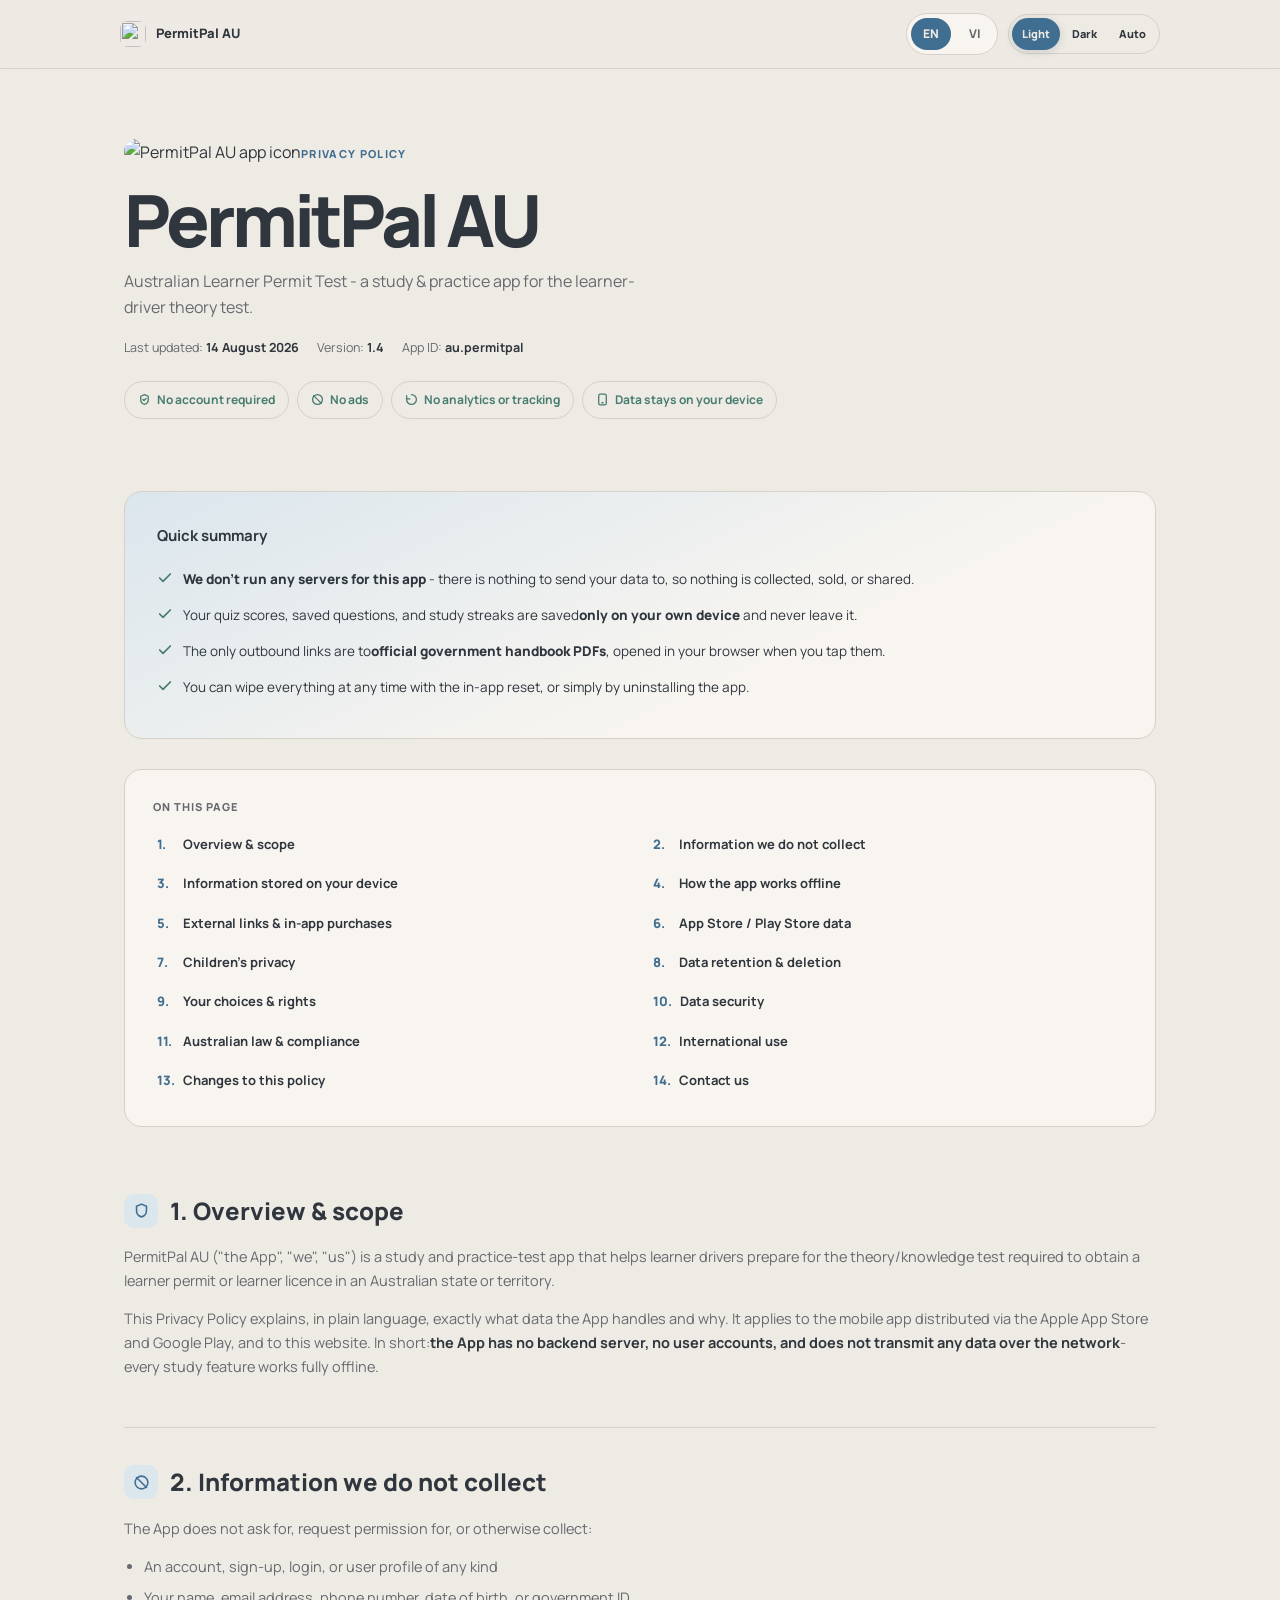
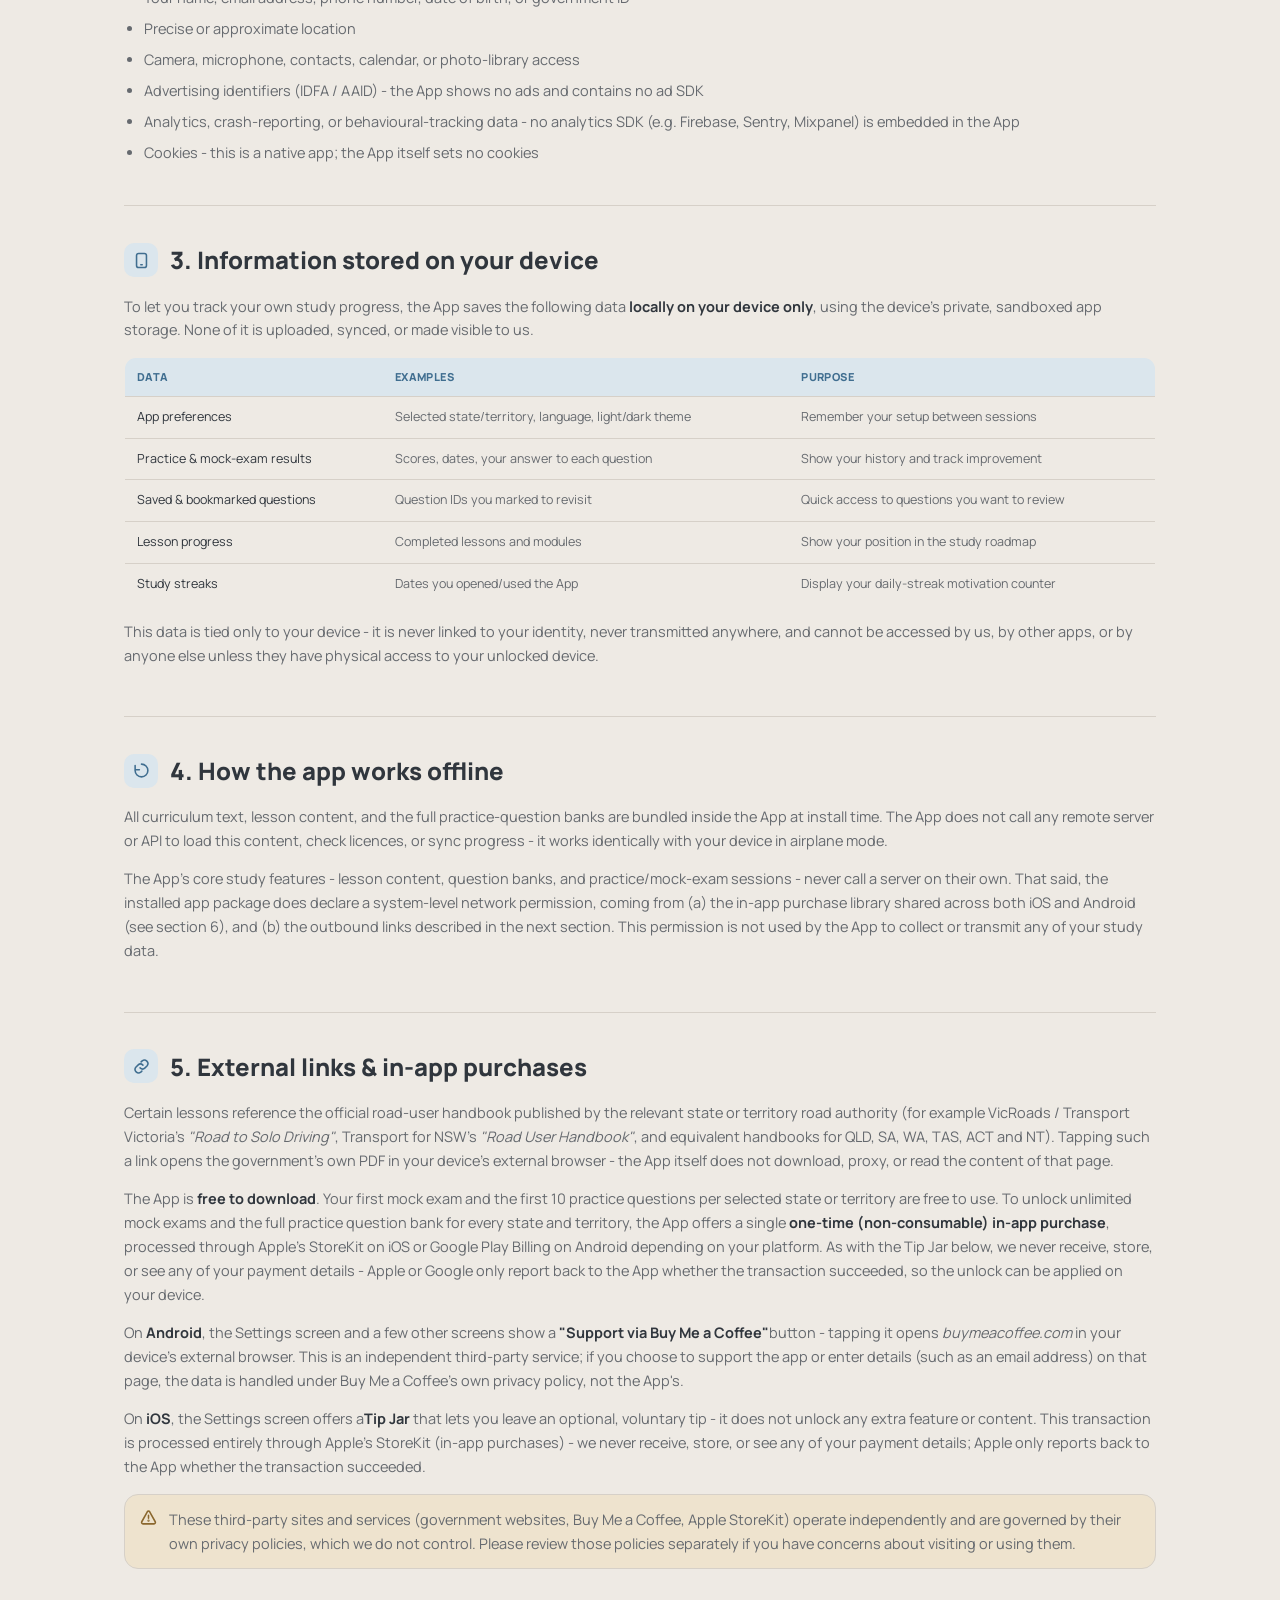
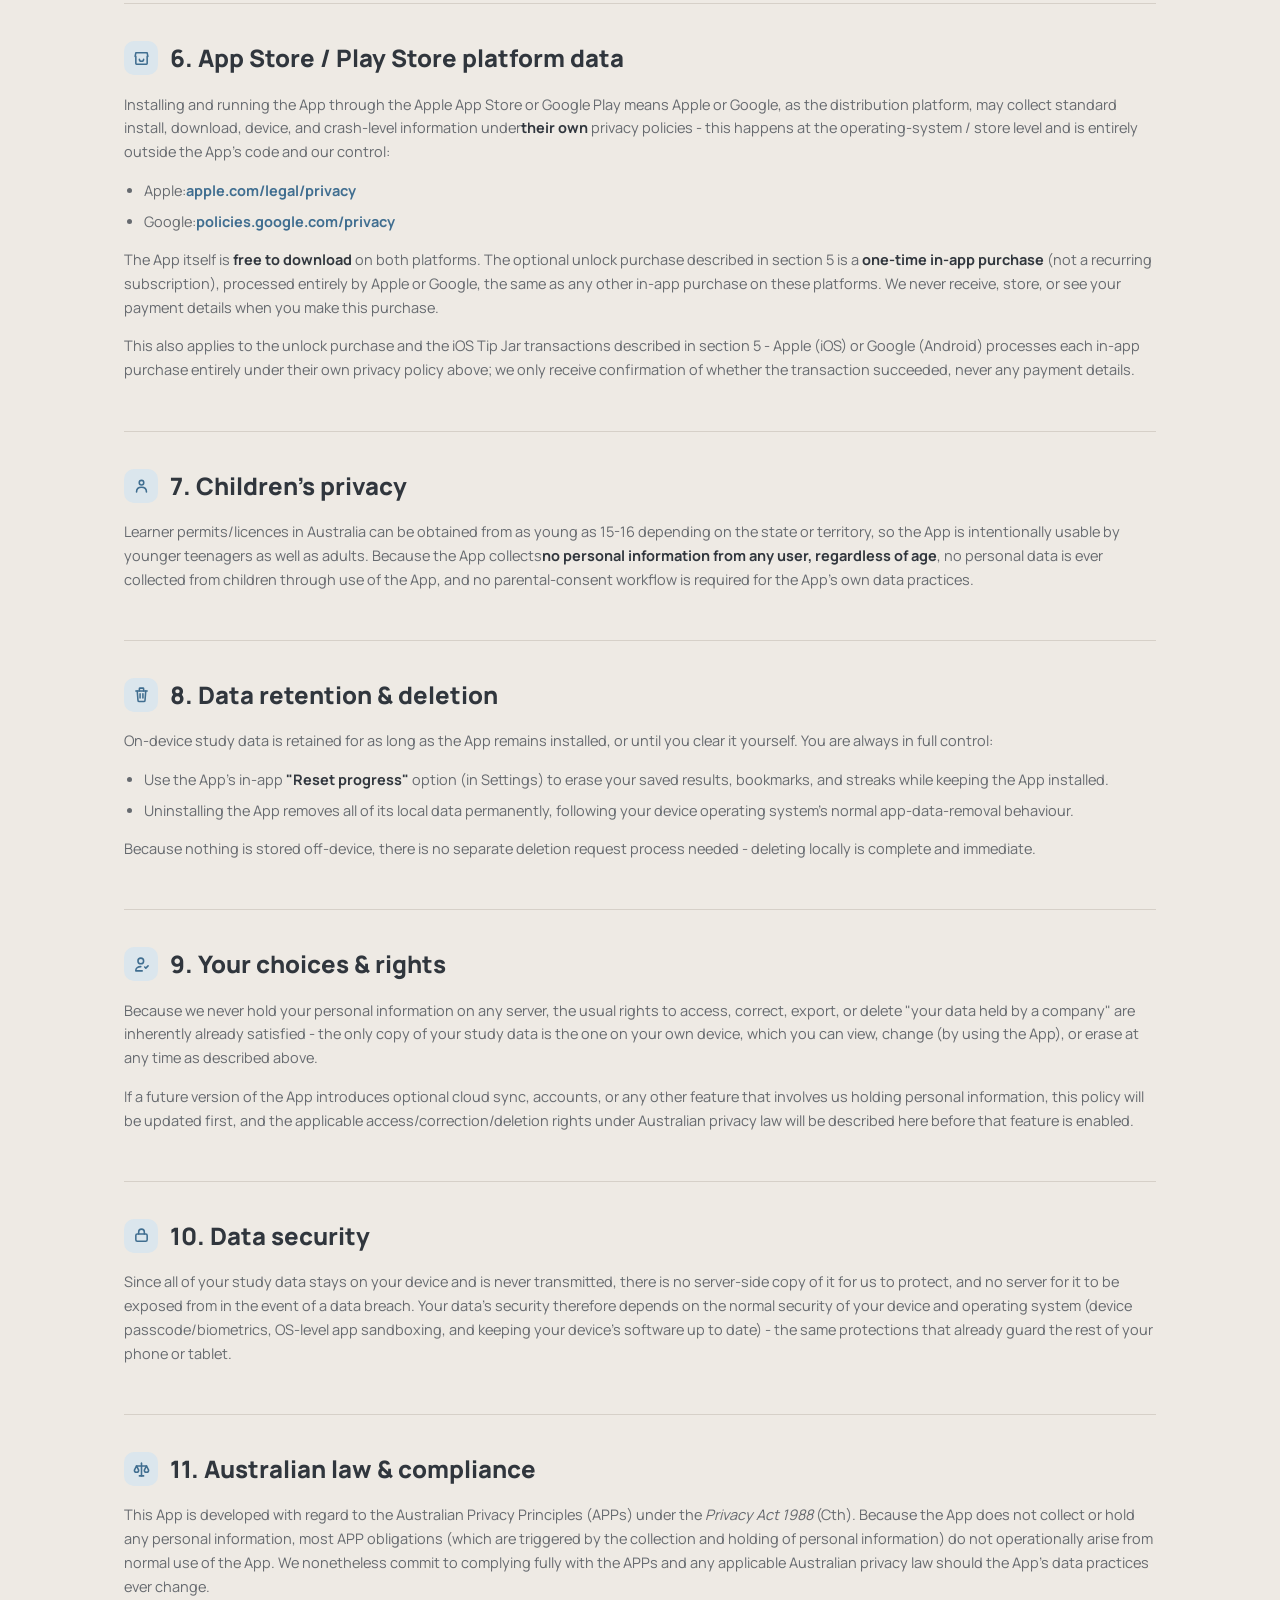
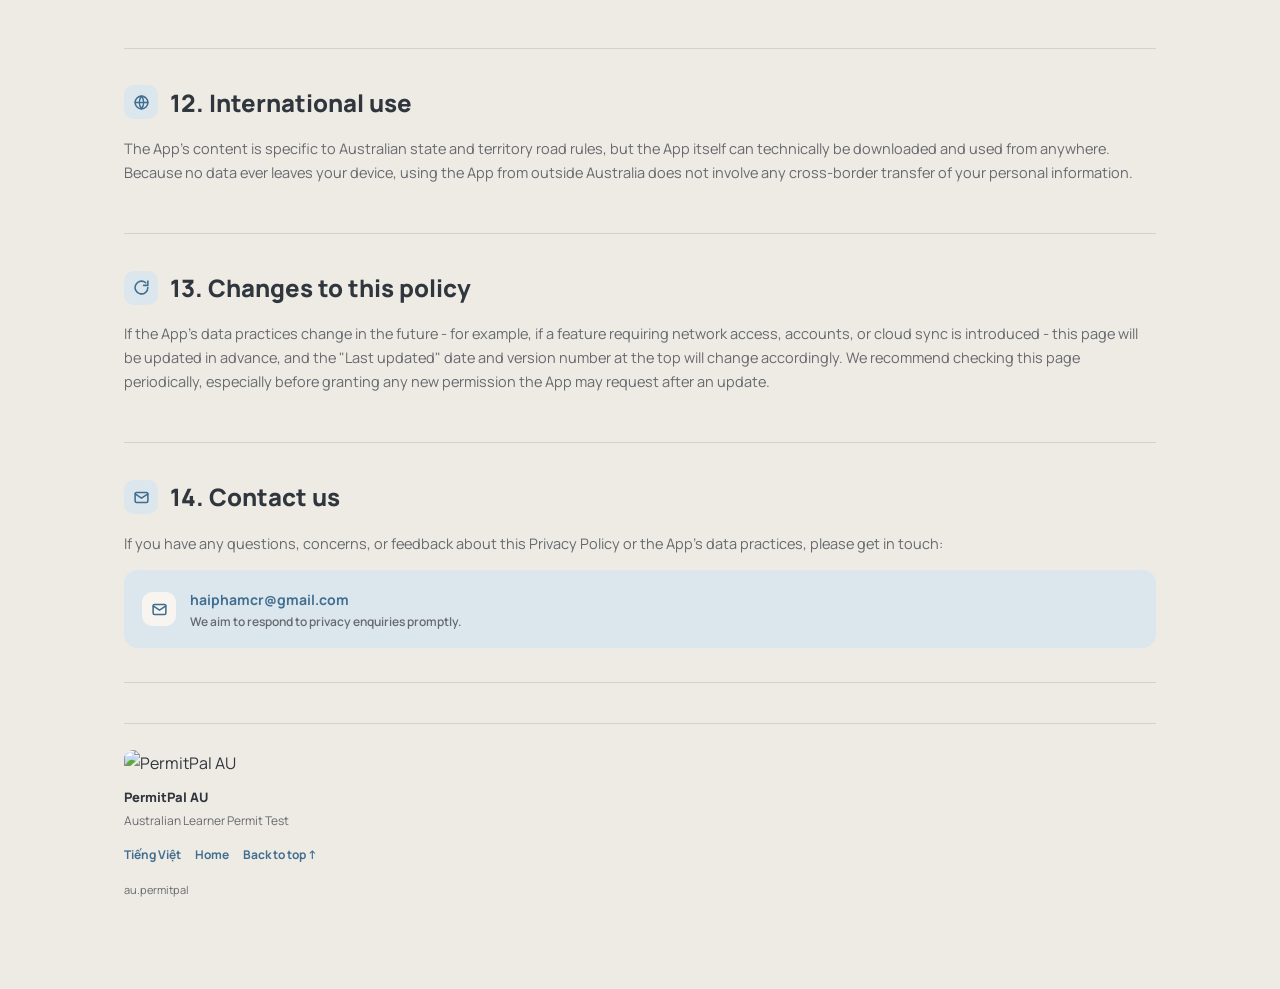
==== privacy-policy-en.html @ d07d96dd "Initial PermitPal website publish" ====
<!doctype html>
<html lang="en">
  <head>
    <meta charset="UTF-8" />
    <meta name="viewport" content="width=device-width, initial-scale=1.0" />
    <title>Privacy Policy - PermitPal AU</title>
    <link rel="icon" type="image/png" href="/assets/logo-DMLN0o9b.png" />
    <meta name="theme-color" content="#eeeae4" />
    <script>
      try {
        var t = localStorage.getItem("permitpal-theme") || "light";
        if (t !== "system") document.documentElement.dataset.theme = t;
      } catch (e) {}
    </script>
    <script type="module" crossorigin src="/assets/main-DHey0I_q.js"></script>
    <link rel="stylesheet" crossorigin href="/assets/policy-D_1yw_zd.css">
  </head>
  <body>
    <div id="root"></div>
  </body>
</html>
---- assets/policy-D_1yw_zd.css ----
:root{--bg:#f4f7fb;--surface:#fff;--ink:#10243e;--muted:#66768a;--line:#e7ecf2;--blue:#246bfd;--blue2:#eaf1ff;--mint:#118365;--mint2:#e9fbf5;--amber:#b5790a;--amber2:#fdf1dd;--red:#ef5d67;--navy:#071a2f;--shadow:0 20px 45px -20px #10243e2e}@media (prefers-color-scheme:dark){:root:not([data-theme=light]){--bg:#07111f;--surface:#101f31;--ink:#edf4fc;--muted:#91a2b7;--line:#24374c;--blue:#5b8cff;--blue2:#162d4e;--mint:#35d6a5;--mint2:#102f2c;--amber:#f5c065;--amber2:#2c2410;--red:#ff8790;--navy:#0b1827;--shadow:0 20px 45px -20px #0000008c}}:root[data-theme=dark]{--bg:#07111f;--surface:#101f31;--ink:#edf4fc;--muted:#91a2b7;--line:#24374c;--blue:#5b8cff;--blue2:#162d4e;--mint:#35d6a5;--mint2:#102f2c;--amber:#f5c065;--amber2:#2c2410;--red:#ff8790;--navy:#0b1827;--shadow:0 20px 45px -20px #0000008c}*{box-sizing:border-box}body{background:var(--bg);color:var(--ink);-webkit-font-smoothing:antialiased;margin:0;font-family:Manrope,-apple-system,BlinkMacSystemFont,Segoe UI,Roboto,Arial,sans-serif;line-height:1.65}a{color:var(--blue);font-weight:700;text-decoration:none}a:hover{text-decoration:underline}.topbar{z-index:20;-webkit-backdrop-filter:blur(10px);backdrop-filter:blur(10px);background:var(--bg);background:color-mix(in srgb, var(--bg) 82%, transparent);border-bottom:1px solid var(--line);position:sticky;top:0}.topbar-inner{justify-content:space-between;align-items:center;gap:12px;max-width:860px;margin:0 auto;padding:12px 20px;display:flex}.brand{align-items:center;gap:10px;font-size:13px;font-weight:800;display:flex}.brand img{border-radius:8px;width:26px;height:26px;display:block}.lang-switch{background:var(--surface);border:1px solid var(--line);border-radius:999px;align-items:center;gap:6px;padding:4px;display:flex}.lang-switch a,.lang-switch span{color:var(--muted);border-radius:999px;padding:6px 12px;font-size:12px;font-weight:800}.lang-switch .active{background:var(--blue);color:#fff}.lang-switch a:hover{background:var(--blue2);color:var(--blue);text-decoration:none}.wrap{max-width:860px;margin:0 auto;padding:0 20px 90px}.hero img.logo{width:84px;height:84px;box-shadow:var(--shadow);border-radius:22px;margin-bottom:18px}.eyebrow{letter-spacing:1.2px;color:var(--blue);background:var(--blue2);border-radius:999px;align-items:center;gap:6px;margin-bottom:16px;padding:7px 14px;font-size:11px;font-weight:800;display:inline-flex}h1{letter-spacing:-.02em;margin:0 0 10px;font-size:32px;font-weight:800}.subtitle{color:var(--muted);max-width:520px;margin:0 auto;font-size:15px}.meta-row{color:var(--muted);flex-wrap:wrap;justify-content:center;gap:18px;margin-top:18px;font-size:12.5px;display:flex}.meta-row strong{color:var(--ink)}.badge-row{flex-wrap:wrap;justify-content:center;gap:8px;margin-top:22px;display:flex}.badge{color:var(--mint);background:var(--mint2);border-radius:999px;align-items:center;gap:6px;padding:8px 13px;font-size:12px;font-weight:700;display:flex}.badge svg{flex:none;width:13px;height:13px}.summary{background:linear-gradient(155deg, var(--blue2), var(--surface) 65%);border:1px solid var(--line);box-shadow:var(--shadow);border-radius:22px;margin:30px 0;padding:24px 26px}.summary h2{margin:0 0 12px;font-size:15px}.summary ul{margin:0;padding-left:0;list-style:none}.summary li{color:var(--ink);align-items:flex-start;gap:10px;padding:7px 0;font-size:13.5px;display:flex}.summary li svg{width:16px;height:16px;color:var(--mint);flex:none;margin-top:2px}.summary li b{font-weight:800}nav.toc{background:var(--surface);border:1px solid var(--line);border-radius:20px;margin-bottom:30px;padding:18px 20px}nav.toc h2{letter-spacing:1px;text-transform:uppercase;color:var(--muted);margin:0 0 12px;font-size:11px;font-weight:800}nav.toc ol{grid-template-columns:1fr 1fr;gap:6px 18px;margin:0;padding:0;list-style:none;display:grid}nav.toc li a{color:var(--ink);border-radius:8px;gap:8px;padding:6px 4px;font-size:13px;font-weight:700;display:flex}nav.toc li a:hover{color:var(--blue);background:var(--blue2);text-decoration:none}nav.toc li a .n{color:var(--blue);min-width:18px;font-weight:800}@media (width<=560px){nav.toc ol{grid-template-columns:1fr}}section.card{background:var(--surface);border:1px solid var(--line);border-radius:20px;margin-bottom:16px;padding:26px 26px 24px;scroll-margin-top:84px}.card-head{align-items:center;gap:12px;margin-bottom:12px;display:flex}.icon-chip{background:var(--blue2);width:34px;height:34px;color:var(--blue);border-radius:11px;flex:none;justify-content:center;align-items:center;display:flex}.icon-chip svg{width:17px;height:17px}.card-head h2{margin:0;font-size:16px;font-weight:800}.card-head .num{color:var(--muted);font-size:11px;font-weight:800}section.card p,section.card li{color:var(--muted);font-size:13.5px}section.card ul,section.card ol{margin:10px 0 0;padding-left:20px}section.card li{margin-bottom:7px}section.card strong{color:var(--ink)}section.card p+p{margin-top:10px}.mini-table{border-collapse:collapse;border:1px solid var(--line);border-radius:14px;width:100%;margin-top:14px;font-size:12.5px;overflow:hidden}.mini-table th,.mini-table td{text-align:left;border-bottom:1px solid var(--line);vertical-align:top;padding:10px 12px}.mini-table th{background:var(--blue2);color:var(--blue);text-transform:uppercase;letter-spacing:.4px;font-size:11px;font-weight:800}.mini-table tr:last-child td{border-bottom:none}.mini-table td{color:var(--ink)}.mini-table td.muted{color:var(--muted)}.callout{background:var(--amber2);border:1px solid var(--line);border-radius:14px;align-items:flex-start;gap:12px;margin-top:14px;padding:13px 15px;display:flex}.callout svg{width:17px;height:17px;color:var(--amber);flex:none;margin-top:1px}.callout p{color:var(--ink);margin:0;font-size:12.5px}.contact-box{background:var(--blue2);border-radius:16px;align-items:center;gap:14px;margin-top:6px;padding:16px 18px;display:flex}.contact-box .icon-chip{background:var(--surface)}.contact-box a{font-size:14px}.contact-box .sub{color:var(--muted);font-size:12px;font-weight:600}footer{text-align:center;border-top:1px solid var(--line);margin-top:40px;padding-top:26px}footer img{border-radius:9px;width:30px;height:30px;margin-bottom:10px}footer .app-name{font-size:13px;font-weight:800}footer .tag{color:var(--muted);margin-top:3px;font-size:12px}footer .links{flex-wrap:wrap;justify-content:center;gap:14px;margin-top:14px;font-size:12px;display:flex}footer .copyright{color:var(--muted);margin-top:16px;font-size:11px}.back-top{color:var(--muted);align-items:center;gap:5px;margin-top:4px;font-size:11px;font-weight:700;display:inline-flex}@font-face{font-family:Manrope;src:url(/assets/Manrope-FzEoaBTQ.ttf)format("truetype");font-style:normal;font-weight:400 800;font-display:swap}:root{--bg:#eeeae4;--surface:#f8f5f0;--ink:#30363d;--muted:#666a6f;--line:#d6d0c8;--blue:#406e90;--blue2:#dbe6ed;--mint:#477d70;--mint2:#dde9e4;--amber:#8a672e;--amber2:#eee3ce;--navy:#243746;--shadow:0 18px 44px -30px #123b6961}@media (prefers-color-scheme:dark){:root:not([data-theme=light]){--bg:#202428;--surface:#2b3237;--ink:#e8e5df;--muted:#b6b1aa;--line:#424a50;--blue:#91b6d0;--blue2:#344957;--mint:#86b6aa;--mint2:#314740;--amber:#d5b67d;--amber2:#493f2d;--navy:#171d21}}body{background:var(--bg)}.topbar{-webkit-backdrop-filter:blur(18px)saturate(140%);backdrop-filter:blur(18px)saturate(140%)}.topbar-inner{max-width:1080px;min-height:68px}.brand{color:var(--ink);text-decoration:none}.wrap{max-width:1080px;padding-inline:24px}.hero{text-align:left;padding:70px 0 42px}.hero img.logo{border-radius:18px;width:72px;height:72px}.hero .eyebrow{letter-spacing:.12em;background:0 0;padding:0}h1{letter-spacing:-.055em;font-size:clamp(42px,6vw,72px);line-height:1.03}.subtitle{margin-inline:0;font-size:16px}.meta-row,.badge-row{justify-content:flex-start}.badge{border:1px solid var(--line);background:0 0}.summary{box-shadow:none;border-radius:18px;padding:32px}nav.toc{border-radius:18px;padding:28px}section.card{background:0 0;border-width:0 0 1px;border-radius:0;margin:0;padding:34px 0}.icon-chip{border-radius:10px}.card-head h2{font-size:clamp(18px,2.2vw,24px)}section.card p,section.card li{font-size:14.5px}.mini-table{border-radius:12px}.contact-box,.callout{border-radius:14px}footer{text-align:left}footer .links{justify-content:flex-start}@media (width<=620px){.wrap{padding-inline:18px}.hero{padding-top:42px}.summary,nav.toc{padding:22px 18px}.mini-table{display:block;overflow-x:auto}}:root[data-theme=light]{--lightningcss-light:initial;--lightningcss-dark: ;color-scheme:light;--bg:#eeeae4;--surface:#f8f5f0;--ink:#30363d;--muted:#666a6f;--line:#d6d0c8;--blue:#406e90;--blue2:#dbe6ed;--mint:#477d70;--mint2:#dde9e4;--amber:#8a672e;--amber2:#eee3ce;--navy:#243746}:root[data-theme=dark]{--lightningcss-light: ;--lightningcss-dark:initial;color-scheme:dark;--bg:#202428;--surface:#2b3237;--ink:#e8e5df;--muted:#b6b1aa;--line:#424a50;--blue:#91b6d0;--blue2:#344957;--mint:#86b6aa;--mint2:#314740;--amber:#d5b67d;--amber2:#493f2d;--navy:#171d21}.topbar-controls{align-items:center;gap:10px;display:flex}.theme-switch{border:1px solid var(--line);background:var(--bg-alt,var(--bg));border-radius:999px;align-items:center;gap:2px;padding:3px;display:inline-flex}.theme-option{min-height:32px;color:var(--ink);font:inherit;cursor:pointer;background:0 0;border:0;border-radius:999px;padding:0 10px;font-size:11px;font-weight:800;transition:background-color .2s,color .2s,transform .15s}.theme-option:hover{background:var(--surface)}.theme-option[aria-pressed=true]{background:var(--blue);color:var(--bg);box-shadow:0 2px 8px color-mix(in srgb, var(--navy) 16%, transparent)}.theme-option:active{transform:scale(.96)}.theme-option:focus-visible{outline:3px solid var(--blue2);outline-offset:1px}.theme-short{display:none}.lang-switch .active{color:var(--bg)}@media (width<=520px){.topbar-controls{gap:6px}.theme-full{display:none}.theme-short{display:inline}.theme-option{min-width:30px;padding-inline:7px}}@media (width<=760px){.topbar-inner{min-height:60px;padding:9px 18px}.wrap{padding-inline:18px;padding-bottom:64px}.hero{padding:48px 0 32px}h1{font-size:clamp(36px,9vw,52px)}.meta-row{gap:8px 16px}.summary{margin:24px 0}nav.toc{margin-bottom:20px}section.card{padding-block:28px}}@media (width<=560px){.topbar-inner,.wrap{padding-inline:16px}.brand{white-space:nowrap;gap:7px;font-size:12px}.brand img{width:25px;height:25px}.topbar-controls{gap:5px}.lang-switch{gap:2px}.lang-switch a,.lang-switch span{padding:5px 8px;font-size:10.5px}.hero{padding:38px 0 26px}.hero img.logo{width:62px;height:62px}h1{font-size:clamp(32px,10vw,40px)}.subtitle{font-size:14px}.meta-row{justify-content:flex-start;font-size:11.5px}.badge-row{justify-content:flex-start}.summary,nav.toc{border-radius:14px;padding:20px 16px}.summary li{font-size:13px}nav.toc li a{padding-block:7px}section.card{padding:24px 0}.card-head{align-items:flex-start}.card-head h2{font-size:18px;line-height:1.35}section.card p,section.card li{font-size:13.5px}.callout{padding:12px}.contact-box{overflow-wrap:anywhere;align-items:flex-start;padding:14px}.mini-table{white-space:normal;overscroll-behavior-inline:contain}footer{margin-top:28px;padding-top:22px}footer .links{justify-content:flex-start;gap:10px 16px}}@media (width<=380px){.topbar-inner{padding-inline:12px}.theme-option{min-width:27px;padding-inline:5px}.lang-switch a,.lang-switch span{padding-inline:7px}h1{font-size:31px}}
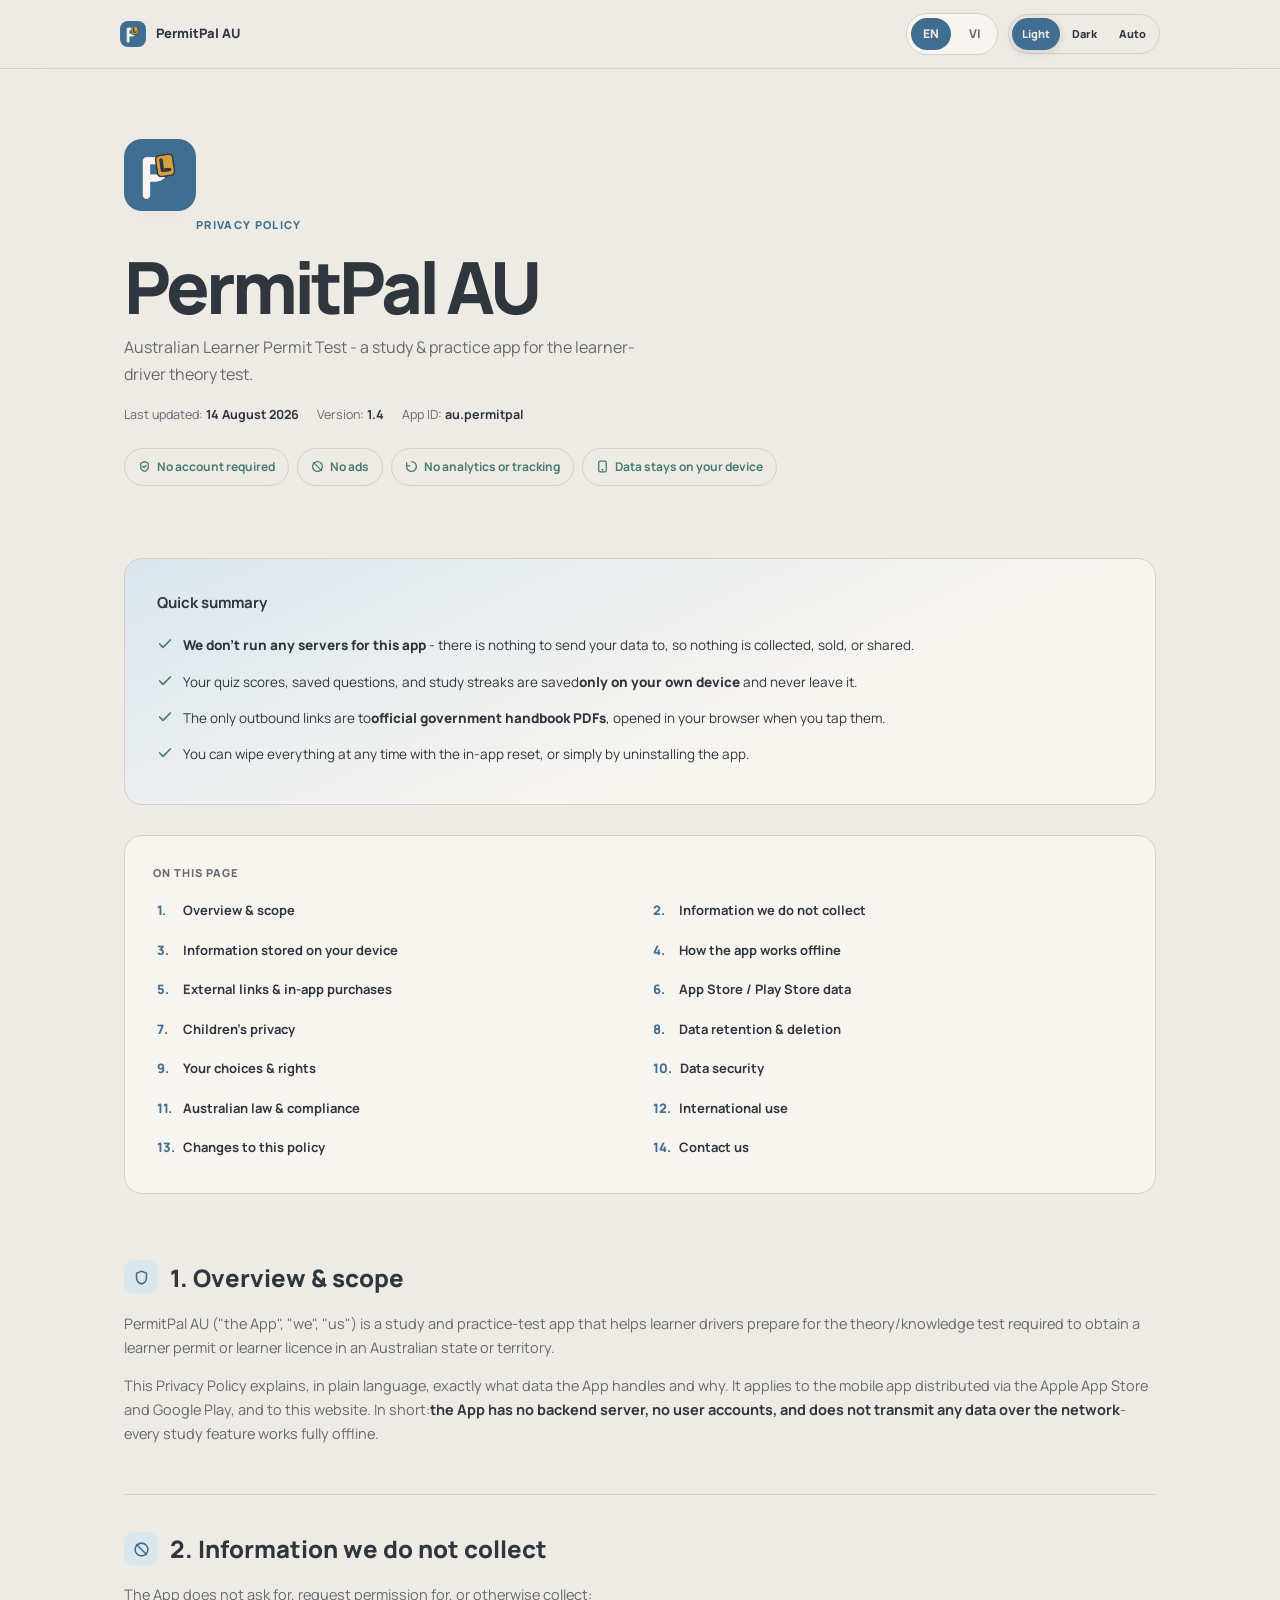
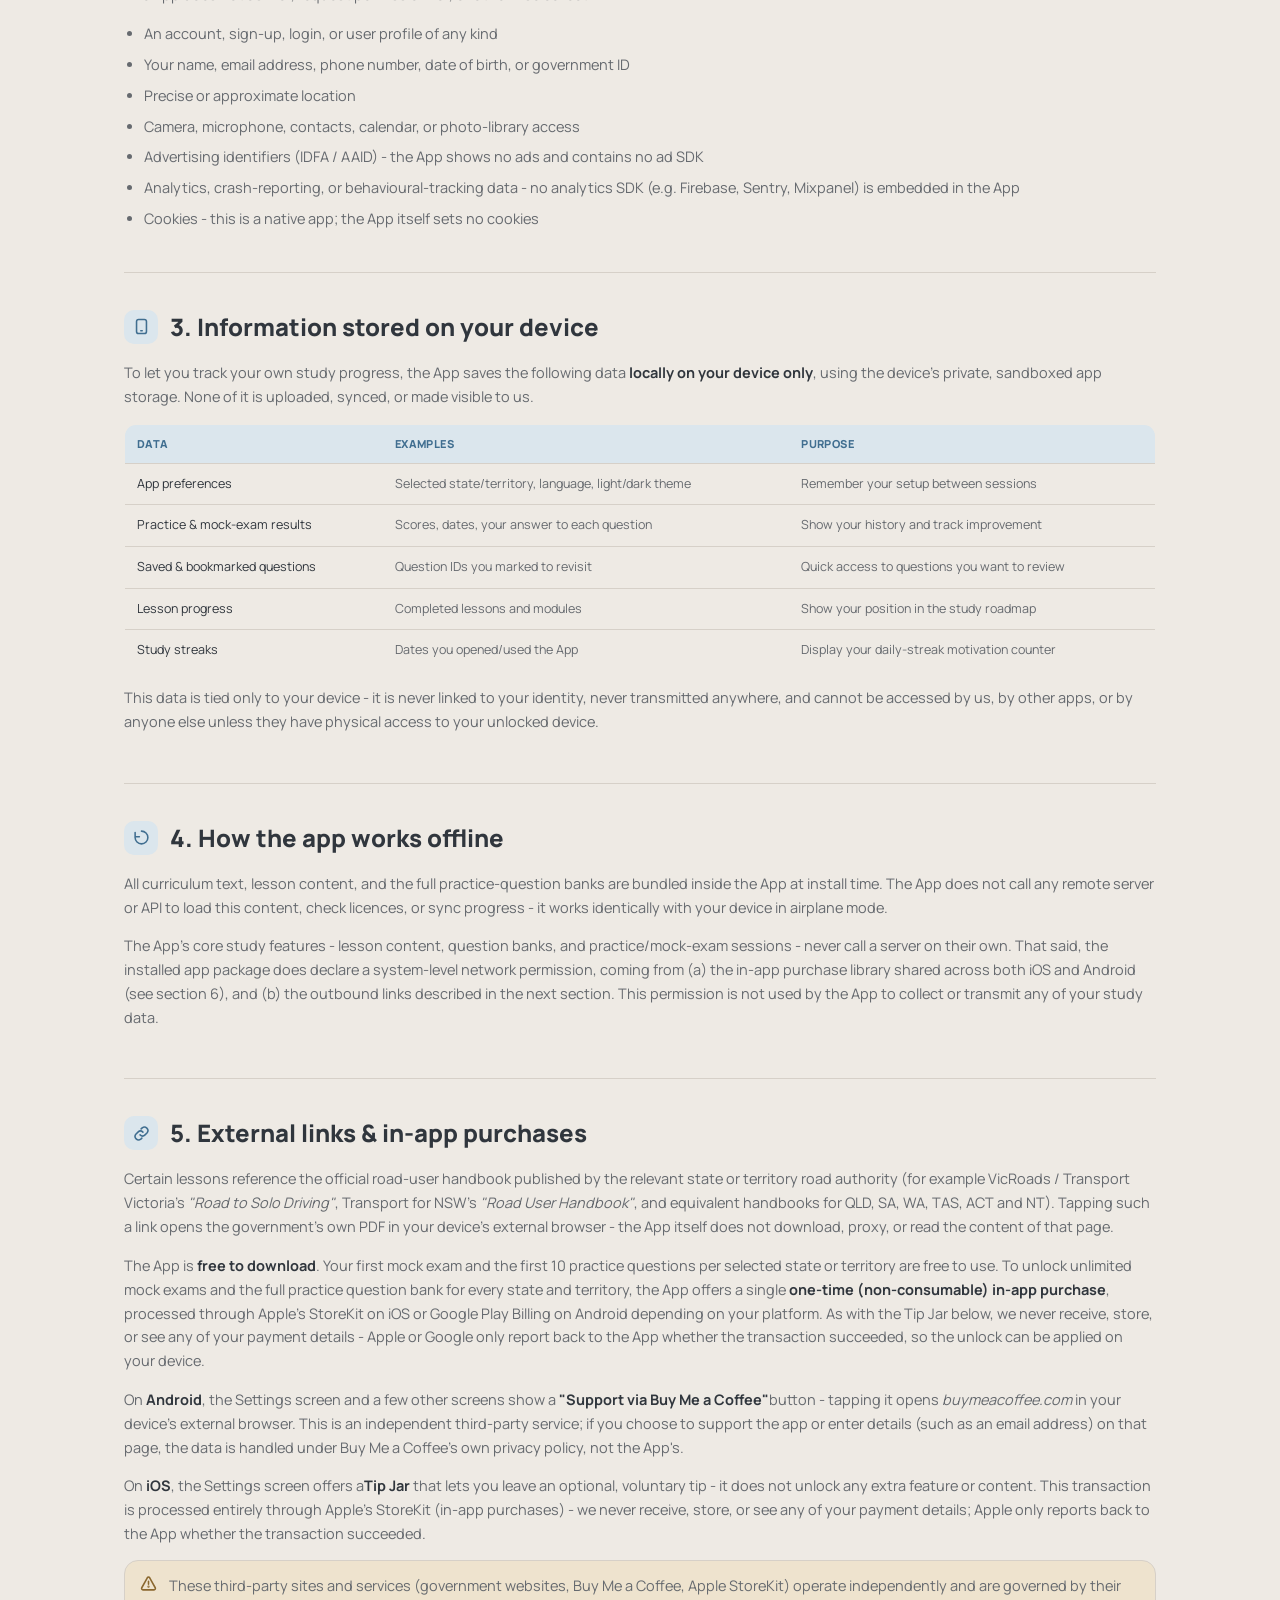
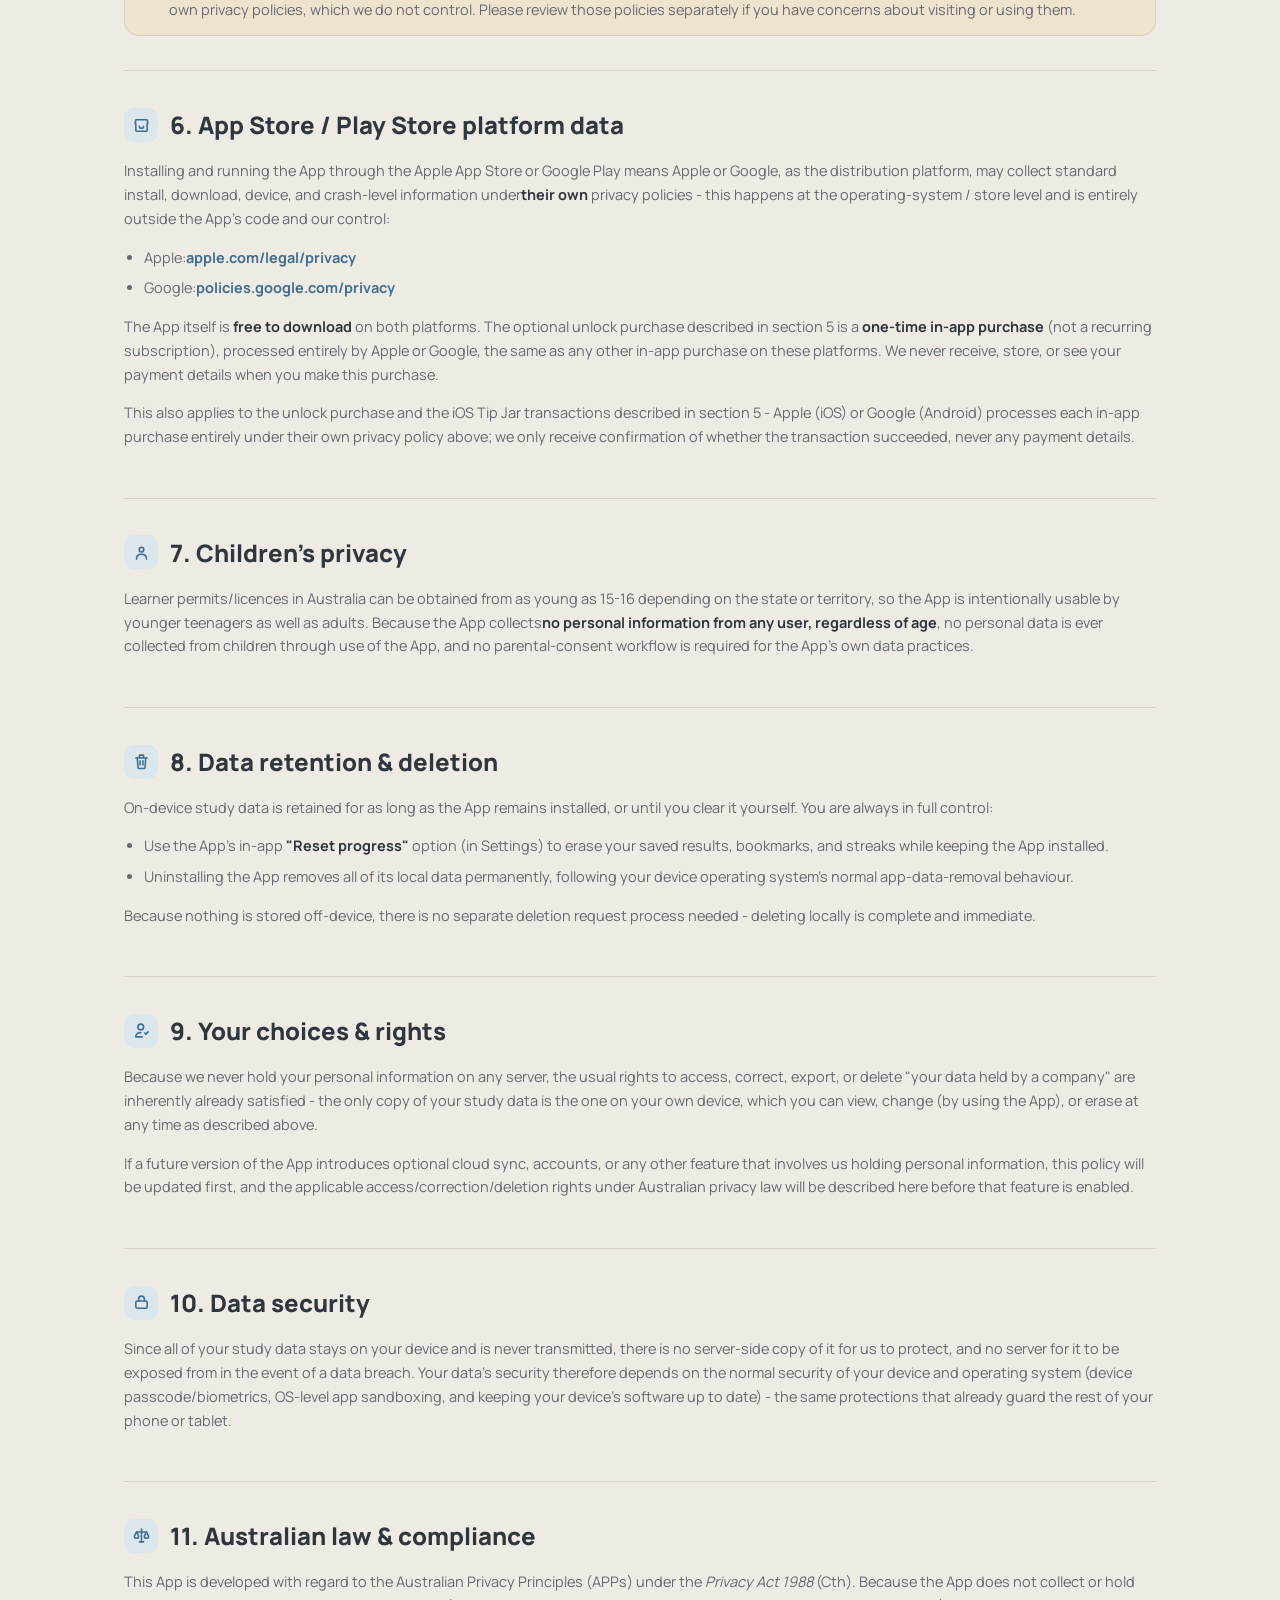
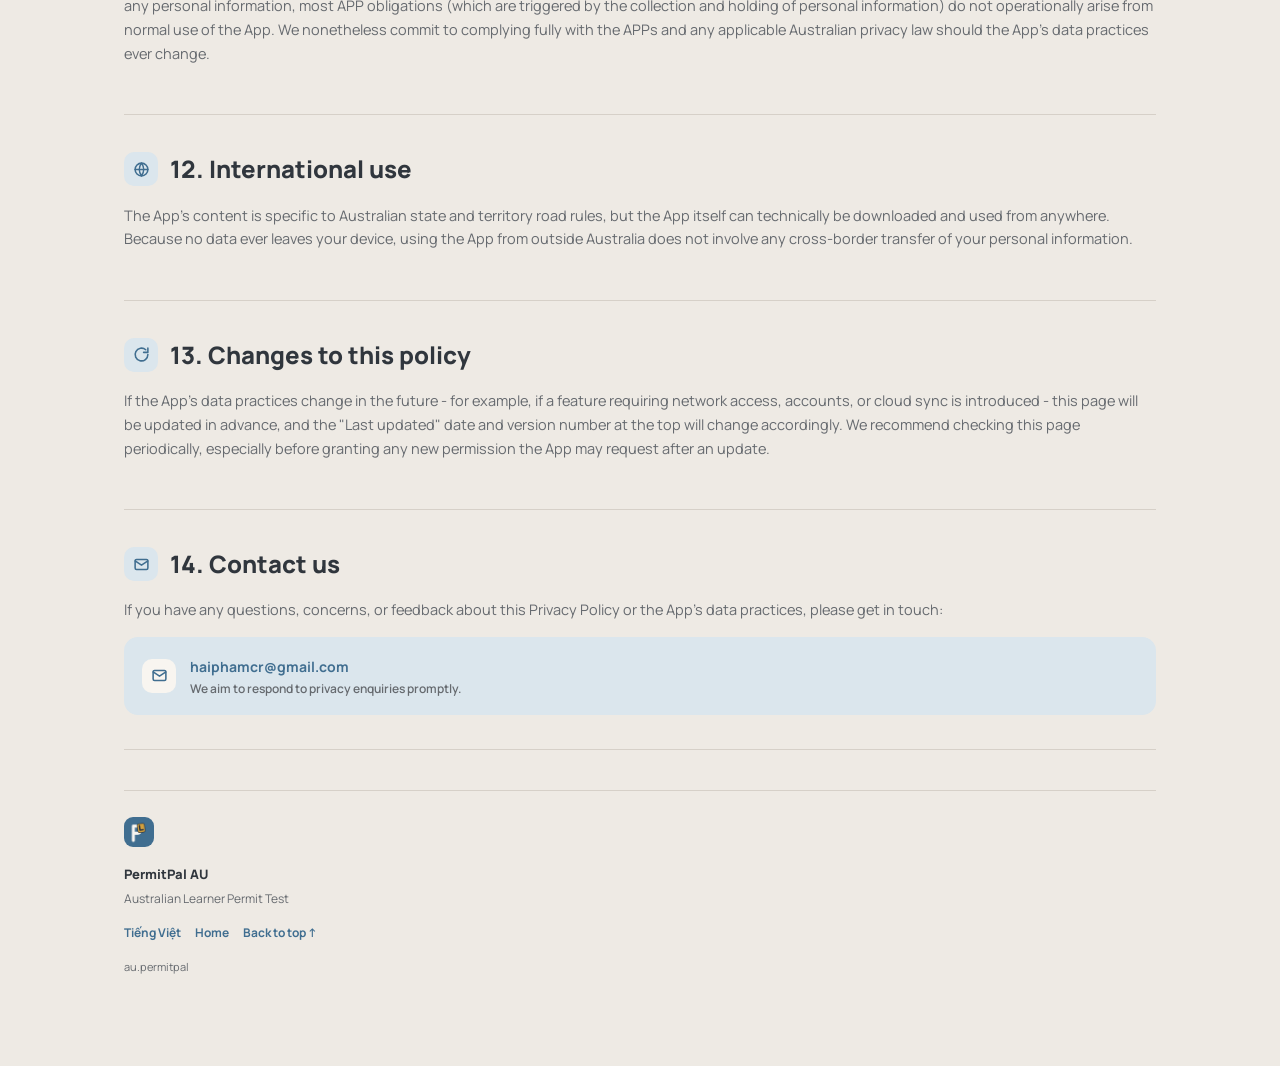
==== commit c559f7ce: "Publish website from private source" ====
--- a/privacy-policy-en.html
+++ b/privacy-policy-en.html
@@ -4,7 +4,8 @@
     <meta charset="UTF-8" />
     <meta name="viewport" content="width=device-width, initial-scale=1.0" />
     <title>Privacy Policy - PermitPal AU</title>
-    <link rel="icon" type="image/png" href="/assets/logo-DMLN0o9b.png" />
+    <link rel="icon" type="image/png" sizes="32x32" href="/assets/favicon-32-7gtIOHCT.png" />
+    <link rel="apple-touch-icon" sizes="180x180" href="/assets/apple-touch-icon-DotVtr8G.png" />
     <meta name="theme-color" content="#eeeae4" />
     <script>
       try {
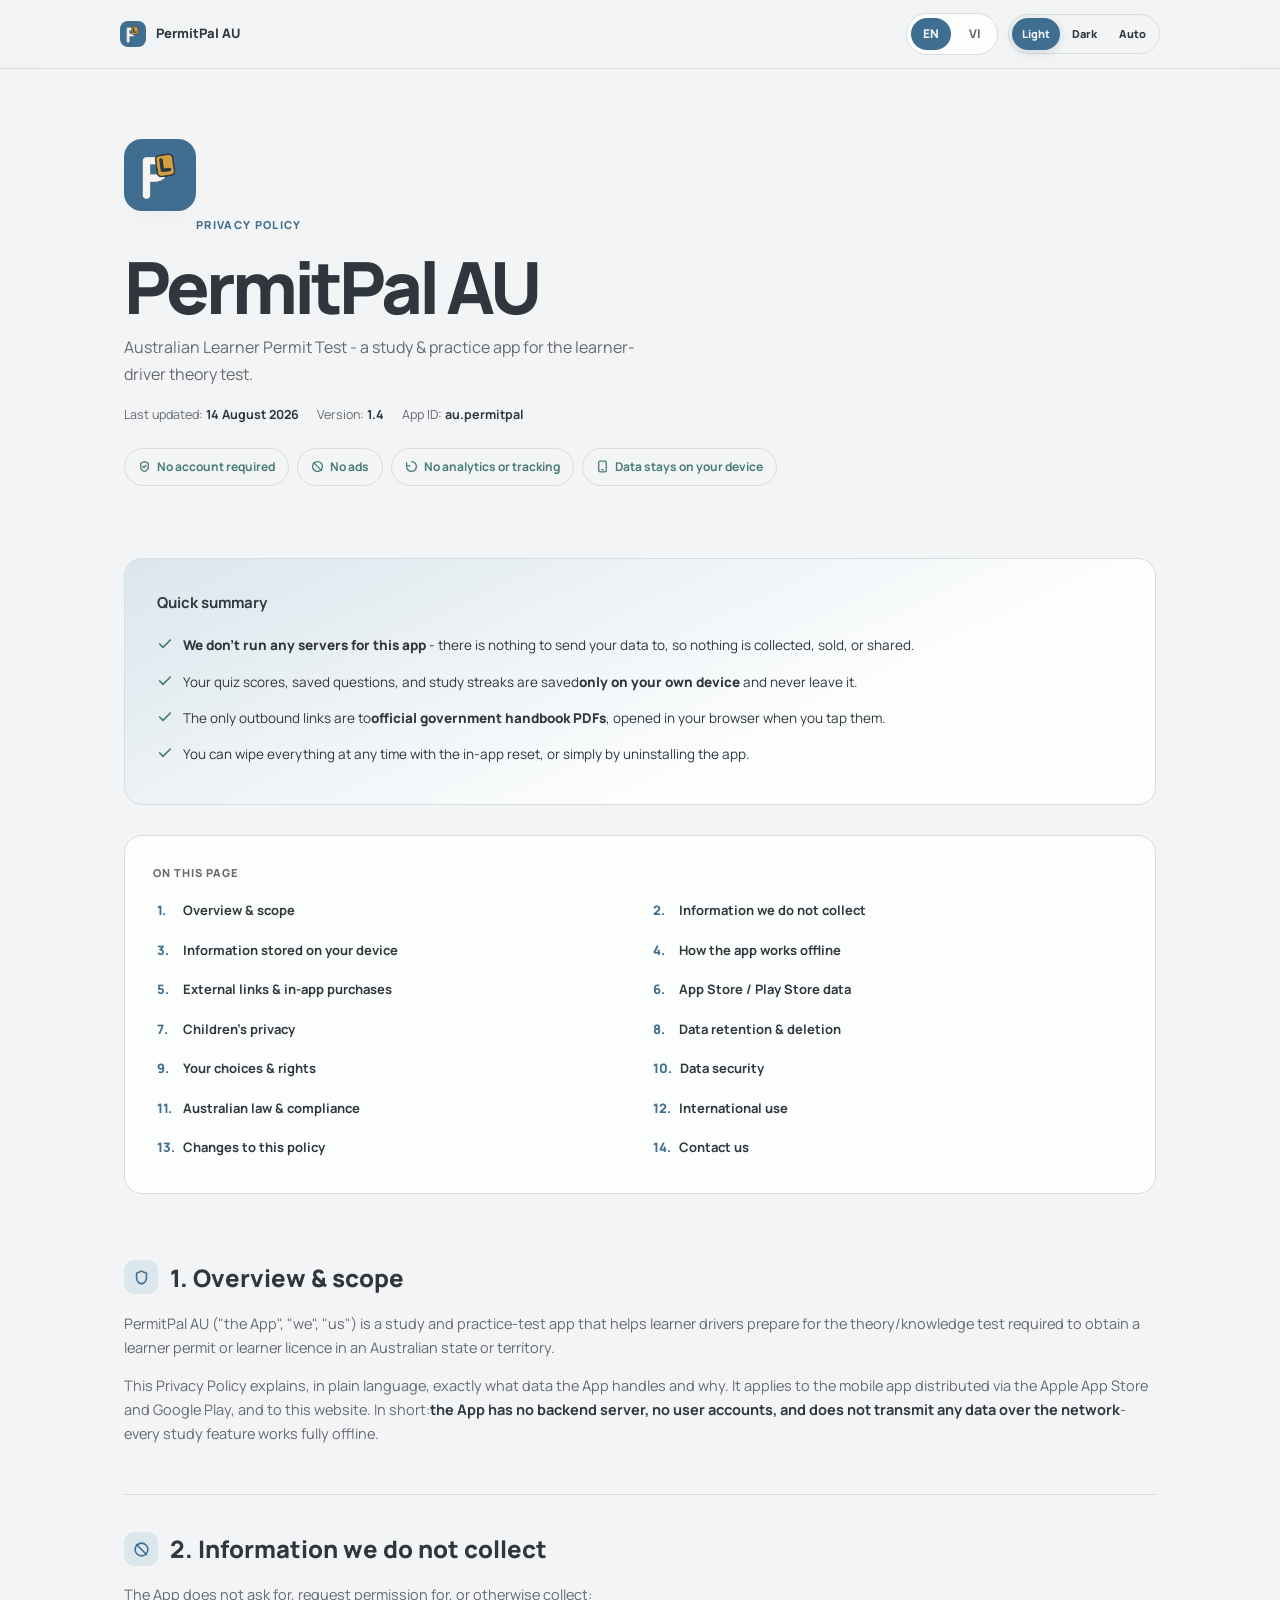
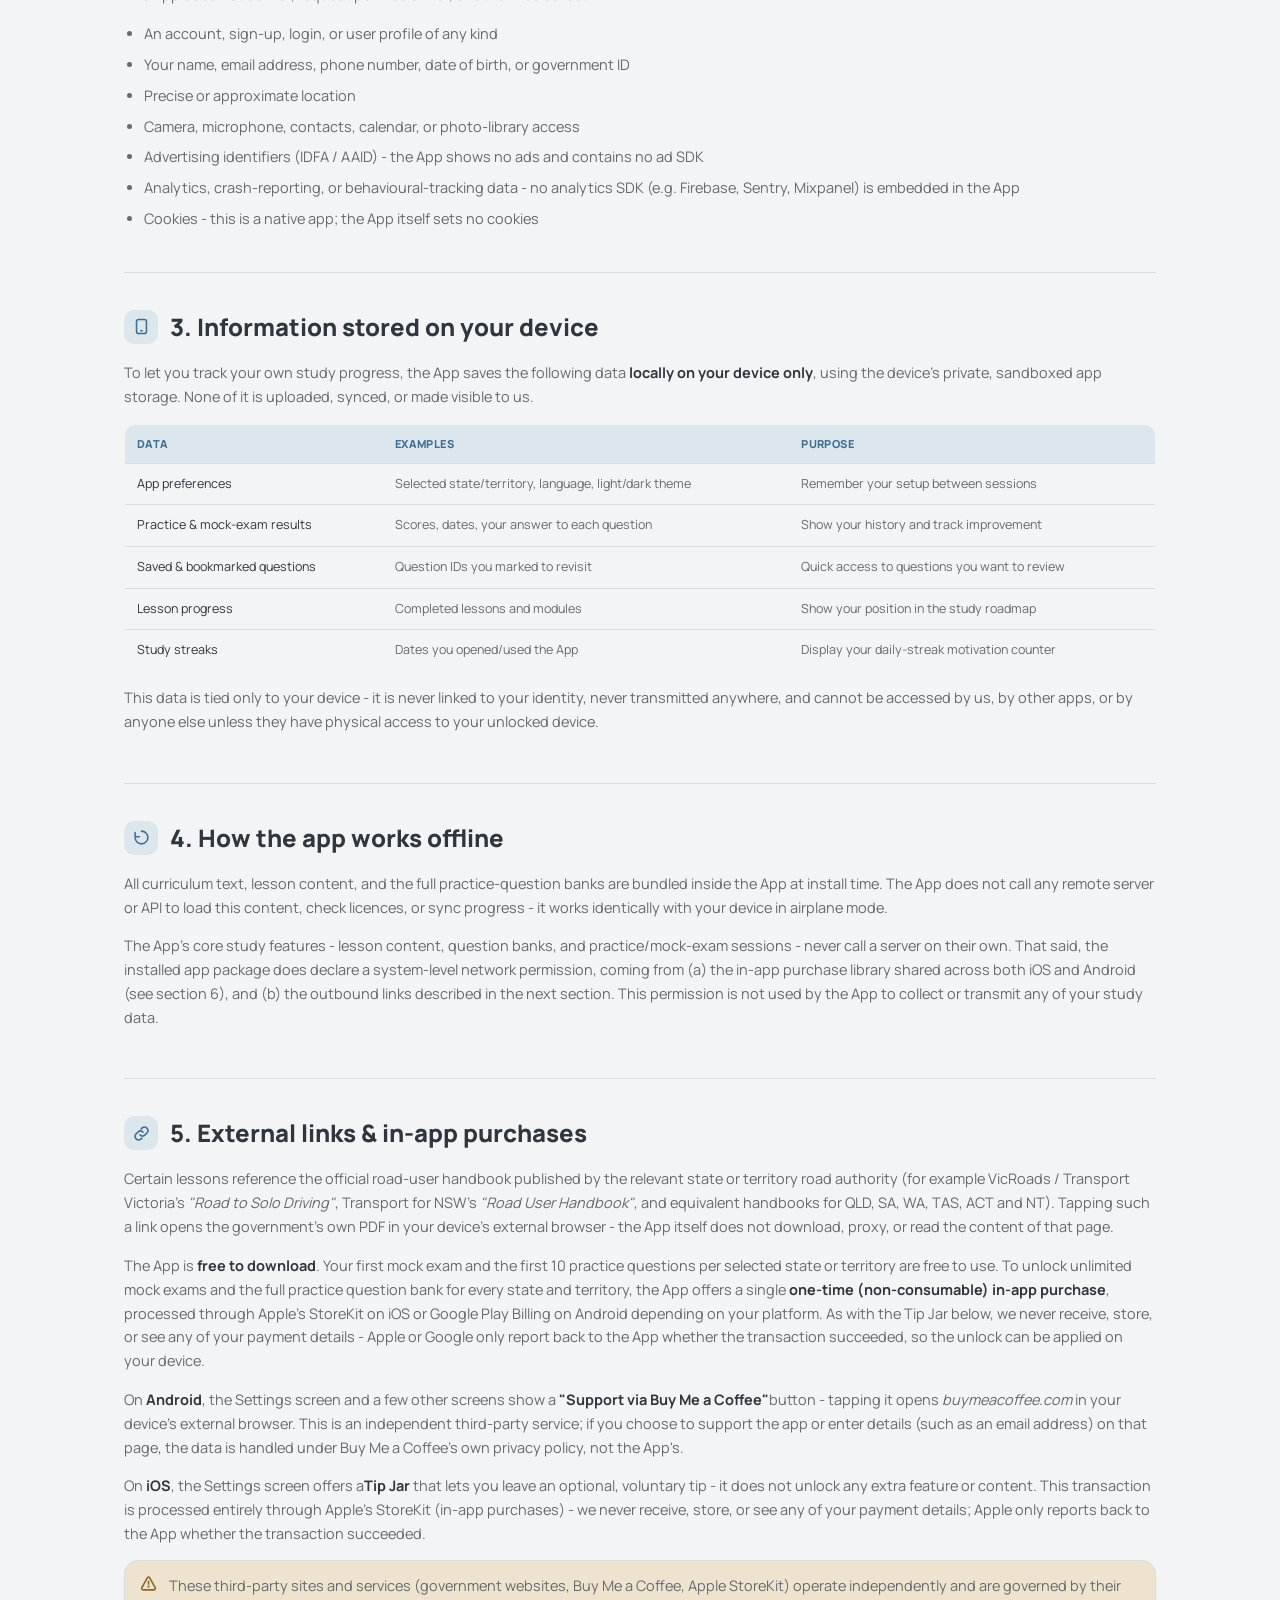
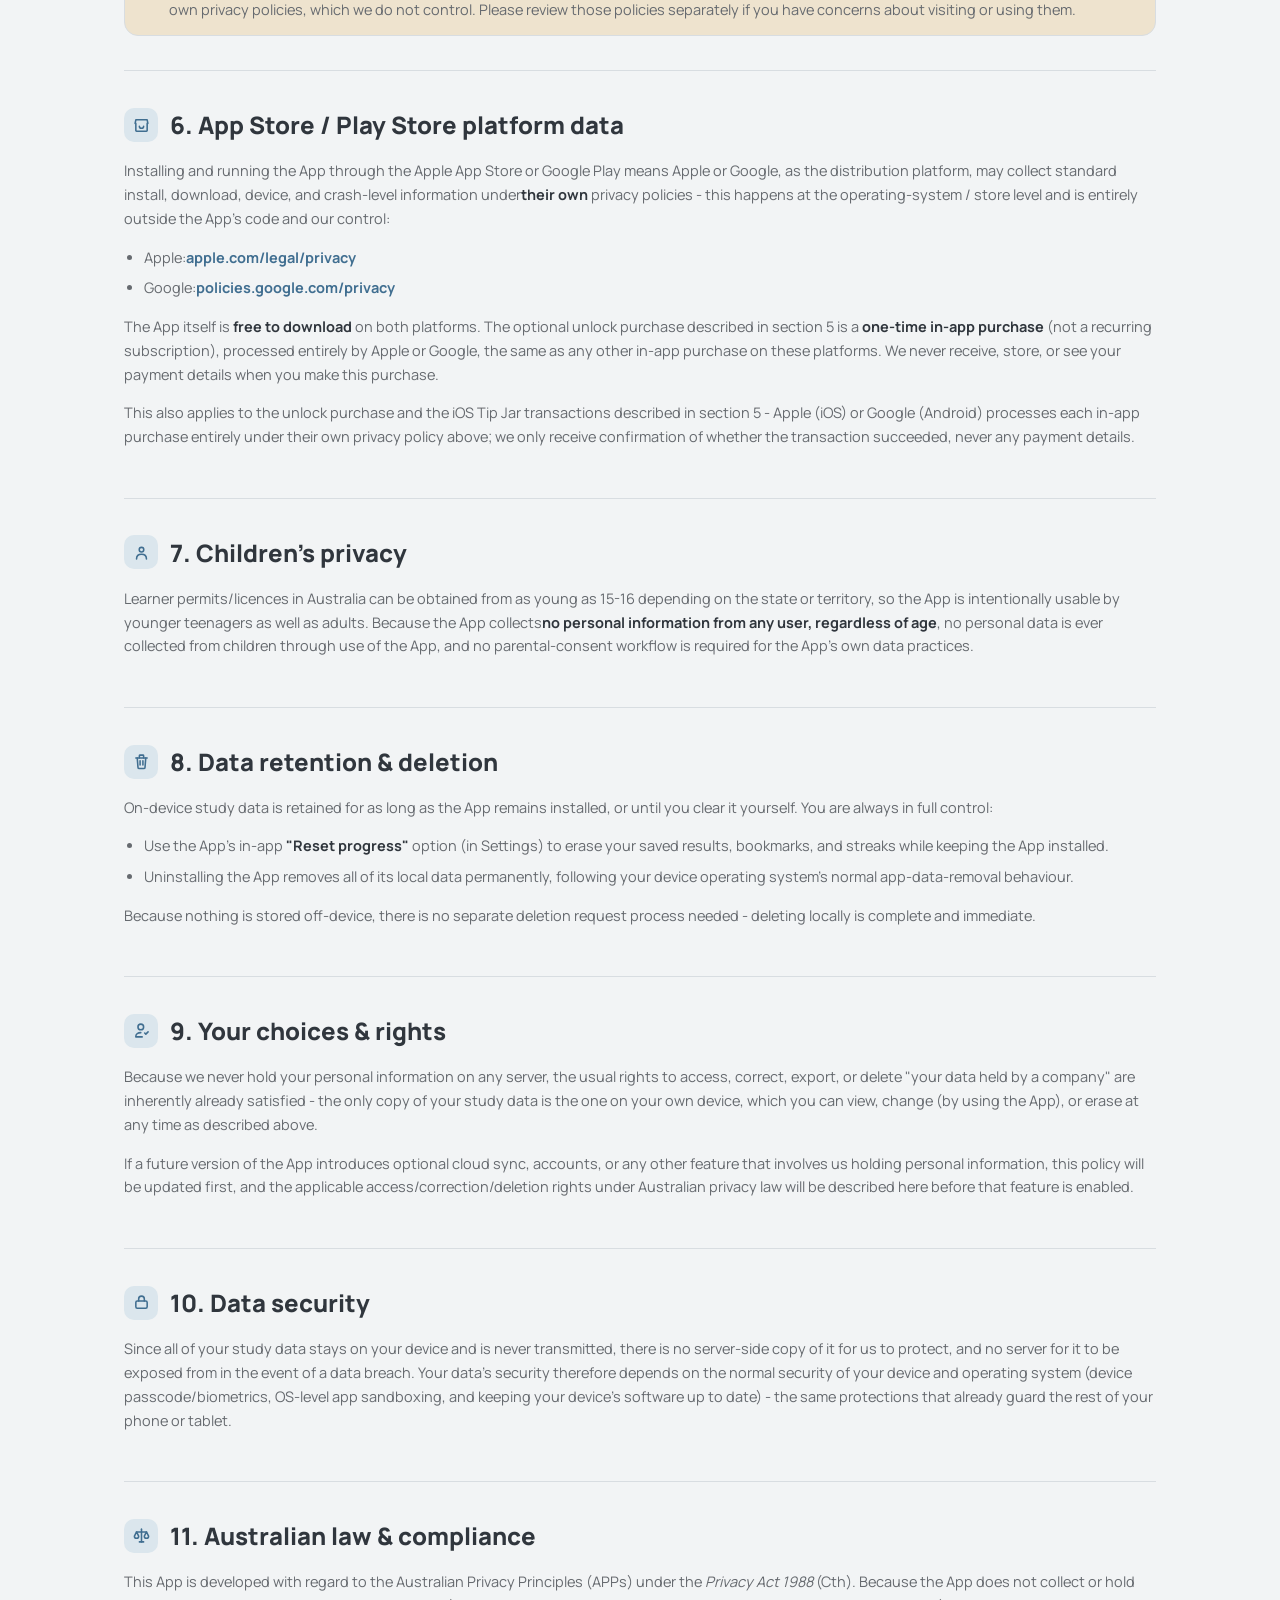
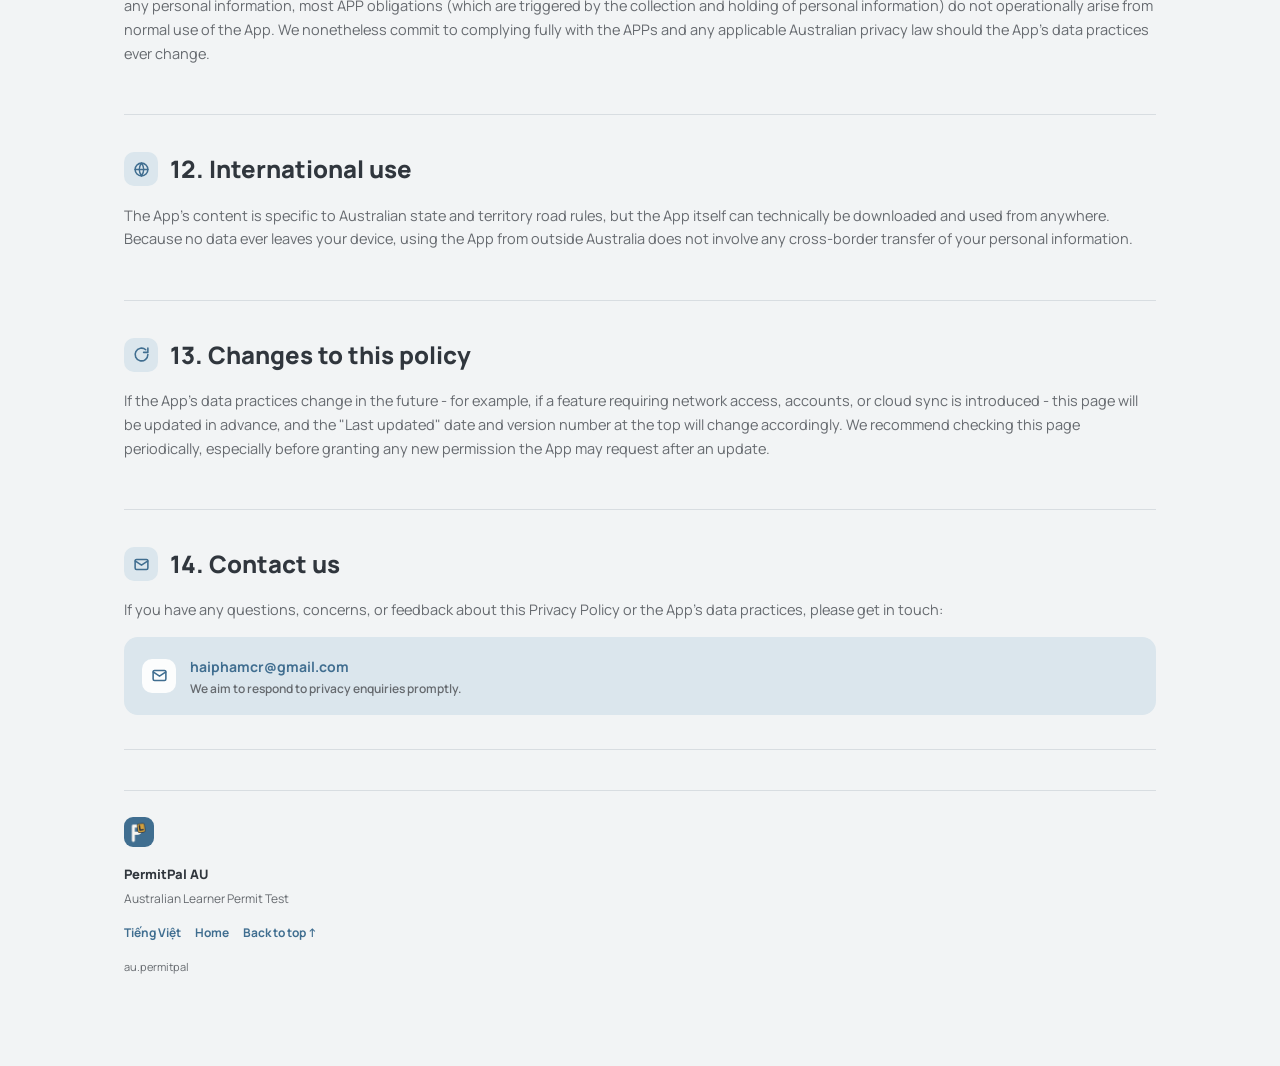
==== commit f641daa8: "Publish website from private source" ====
--- a/privacy-policy-en.html
+++ b/privacy-policy-en.html
@@ -6,15 +6,15 @@
     <title>Privacy Policy - PermitPal AU</title>
     <link rel="icon" type="image/png" sizes="32x32" href="/assets/favicon-32-7gtIOHCT.png" />
     <link rel="apple-touch-icon" sizes="180x180" href="/assets/apple-touch-icon-DotVtr8G.png" />
-    <meta name="theme-color" content="#eeeae4" />
+    <meta name="theme-color" content="#f2f4f5" />
     <script>
       try {
         var t = localStorage.getItem("permitpal-theme") || "light";
         if (t !== "system") document.documentElement.dataset.theme = t;
       } catch (e) {}
     </script>
-    <script type="module" crossorigin src="/assets/main-DHey0I_q.js"></script>
-    <link rel="stylesheet" crossorigin href="/assets/policy-D_1yw_zd.css">
+    <script type="module" crossorigin src="/assets/main-BHIyjuAw.js"></script>
+    <link rel="stylesheet" crossorigin href="/assets/policy-CAajFNbD.css">
   </head>
   <body>
     <div id="root"></div>
--- a/assets/policy-CAajFNbD.css
+++ b/assets/policy-CAajFNbD.css
@@ -0,0 +1 @@
+:root{--bg:#f4f7fb;--surface:#fff;--ink:#10243e;--muted:#66768a;--line:#e7ecf2;--blue:#246bfd;--blue2:#eaf1ff;--mint:#118365;--mint2:#e9fbf5;--amber:#b5790a;--amber2:#fdf1dd;--red:#ef5d67;--navy:#071a2f;--shadow:0 20px 45px -20px #10243e2e}@media (prefers-color-scheme:dark){:root:not([data-theme=light]){--bg:#07111f;--surface:#101f31;--ink:#edf4fc;--muted:#91a2b7;--line:#24374c;--blue:#5b8cff;--blue2:#162d4e;--mint:#35d6a5;--mint2:#102f2c;--amber:#f5c065;--amber2:#2c2410;--red:#ff8790;--navy:#0b1827;--shadow:0 20px 45px -20px #0000008c}}:root[data-theme=dark]{--bg:#07111f;--surface:#101f31;--ink:#edf4fc;--muted:#91a2b7;--line:#24374c;--blue:#5b8cff;--blue2:#162d4e;--mint:#35d6a5;--mint2:#102f2c;--amber:#f5c065;--amber2:#2c2410;--red:#ff8790;--navy:#0b1827;--shadow:0 20px 45px -20px #0000008c}*{box-sizing:border-box}body{background:var(--bg);color:var(--ink);-webkit-font-smoothing:antialiased;margin:0;font-family:Manrope,-apple-system,BlinkMacSystemFont,Segoe UI,Roboto,Arial,sans-serif;line-height:1.65}a{color:var(--blue);font-weight:700;text-decoration:none}a:hover{text-decoration:underline}.topbar{z-index:20;-webkit-backdrop-filter:blur(10px);backdrop-filter:blur(10px);background:var(--bg);background:color-mix(in srgb, var(--bg) 82%, transparent);border-bottom:1px solid var(--line);position:sticky;top:0}.topbar-inner{justify-content:space-between;align-items:center;gap:12px;max-width:860px;margin:0 auto;padding:12px 20px;display:flex}.brand{align-items:center;gap:10px;font-size:13px;font-weight:800;display:flex}.brand img{border-radius:8px;width:26px;height:26px;display:block}.lang-switch{background:var(--surface);border:1px solid var(--line);border-radius:999px;align-items:center;gap:6px;padding:4px;display:flex}.lang-switch a,.lang-switch span{color:var(--muted);border-radius:999px;padding:6px 12px;font-size:12px;font-weight:800}.lang-switch .active{background:var(--blue);color:#fff}.lang-switch a:hover{background:var(--blue2);color:var(--blue);text-decoration:none}.wrap{max-width:860px;margin:0 auto;padding:0 20px 90px}.hero img.logo{width:84px;height:84px;box-shadow:var(--shadow);border-radius:22px;margin-bottom:18px}.eyebrow{letter-spacing:1.2px;color:var(--blue);background:var(--blue2);border-radius:999px;align-items:center;gap:6px;margin-bottom:16px;padding:7px 14px;font-size:11px;font-weight:800;display:inline-flex}h1{letter-spacing:-.02em;margin:0 0 10px;font-size:32px;font-weight:800}.subtitle{color:var(--muted);max-width:520px;margin:0 auto;font-size:15px}.meta-row{color:var(--muted);flex-wrap:wrap;justify-content:center;gap:18px;margin-top:18px;font-size:12.5px;display:flex}.meta-row strong{color:var(--ink)}.badge-row{flex-wrap:wrap;justify-content:center;gap:8px;margin-top:22px;display:flex}.badge{color:var(--mint);background:var(--mint2);border-radius:999px;align-items:center;gap:6px;padding:8px 13px;font-size:12px;font-weight:700;display:flex}.badge svg{flex:none;width:13px;height:13px}.summary{background:linear-gradient(155deg, var(--blue2), var(--surface) 65%);border:1px solid var(--line);box-shadow:var(--shadow);border-radius:22px;margin:30px 0;padding:24px 26px}.summary h2{margin:0 0 12px;font-size:15px}.summary ul{margin:0;padding-left:0;list-style:none}.summary li{color:var(--ink);align-items:flex-start;gap:10px;padding:7px 0;font-size:13.5px;display:flex}.summary li svg{width:16px;height:16px;color:var(--mint);flex:none;margin-top:2px}.summary li b{font-weight:800}nav.toc{background:var(--surface);border:1px solid var(--line);border-radius:20px;margin-bottom:30px;padding:18px 20px}nav.toc h2{letter-spacing:1px;text-transform:uppercase;color:var(--muted);margin:0 0 12px;font-size:11px;font-weight:800}nav.toc ol{grid-template-columns:1fr 1fr;gap:6px 18px;margin:0;padding:0;list-style:none;display:grid}nav.toc li a{color:var(--ink);border-radius:8px;gap:8px;padding:6px 4px;font-size:13px;font-weight:700;display:flex}nav.toc li a:hover{color:var(--blue);background:var(--blue2);text-decoration:none}nav.toc li a .n{color:var(--blue);min-width:18px;font-weight:800}@media (width<=560px){nav.toc ol{grid-template-columns:1fr}}section.card{background:var(--surface);border:1px solid var(--line);border-radius:20px;margin-bottom:16px;padding:26px 26px 24px;scroll-margin-top:84px}.card-head{align-items:center;gap:12px;margin-bottom:12px;display:flex}.icon-chip{background:var(--blue2);width:34px;height:34px;color:var(--blue);border-radius:11px;flex:none;justify-content:center;align-items:center;display:flex}.icon-chip svg{width:17px;height:17px}.card-head h2{margin:0;font-size:16px;font-weight:800}.card-head .num{color:var(--muted);font-size:11px;font-weight:800}section.card p,section.card li{color:var(--muted);font-size:13.5px}section.card ul,section.card ol{margin:10px 0 0;padding-left:20px}section.card li{margin-bottom:7px}section.card strong{color:var(--ink)}section.card p+p{margin-top:10px}.mini-table{border-collapse:collapse;border:1px solid var(--line);border-radius:14px;width:100%;margin-top:14px;font-size:12.5px;overflow:hidden}.mini-table th,.mini-table td{text-align:left;border-bottom:1px solid var(--line);vertical-align:top;padding:10px 12px}.mini-table th{background:var(--blue2);color:var(--blue);text-transform:uppercase;letter-spacing:.4px;font-size:11px;font-weight:800}.mini-table tr:last-child td{border-bottom:none}.mini-table td{color:var(--ink)}.mini-table td.muted{color:var(--muted)}.callout{background:var(--amber2);border:1px solid var(--line);border-radius:14px;align-items:flex-start;gap:12px;margin-top:14px;padding:13px 15px;display:flex}.callout svg{width:17px;height:17px;color:var(--amber);flex:none;margin-top:1px}.callout p{color:var(--ink);margin:0;font-size:12.5px}.contact-box{background:var(--blue2);border-radius:16px;align-items:center;gap:14px;margin-top:6px;padding:16px 18px;display:flex}.contact-box .icon-chip{background:var(--surface)}.contact-box a{font-size:14px}.contact-box .sub{color:var(--muted);font-size:12px;font-weight:600}footer{text-align:center;border-top:1px solid var(--line);margin-top:40px;padding-top:26px}footer img{border-radius:9px;width:30px;height:30px;margin-bottom:10px}footer .app-name{font-size:13px;font-weight:800}footer .tag{color:var(--muted);margin-top:3px;font-size:12px}footer .links{flex-wrap:wrap;justify-content:center;gap:14px;margin-top:14px;font-size:12px;display:flex}footer .copyright{color:var(--muted);margin-top:16px;font-size:11px}.back-top{color:var(--muted);align-items:center;gap:5px;margin-top:4px;font-size:11px;font-weight:700;display:inline-flex}@font-face{font-family:Manrope;src:url(/assets/Manrope-FzEoaBTQ.ttf)format("truetype");font-style:normal;font-weight:400 800;font-display:swap}:root{--bg:#f2f4f5;--surface:#fcfdfd;--ink:#30363d;--muted:#666a6f;--line:#d8dde1;--blue:#406e90;--blue2:#dbe6ed;--mint:#477d70;--mint2:#dde9e4;--amber:#8a672e;--amber2:#eee3ce;--navy:#243746;--shadow:0 18px 44px -30px #123b6961}@media (prefers-color-scheme:dark){:root:not([data-theme=light]){--bg:#202428;--surface:#2b3237;--ink:#e8e5df;--muted:#b6b1aa;--line:#424a50;--blue:#91b6d0;--blue2:#344957;--mint:#86b6aa;--mint2:#314740;--amber:#d5b67d;--amber2:#493f2d;--navy:#171d21}}body{background:var(--bg)}.topbar{-webkit-backdrop-filter:blur(18px)saturate(140%);backdrop-filter:blur(18px)saturate(140%)}.topbar-inner{max-width:1080px;min-height:68px}.brand{color:var(--ink);text-decoration:none}.wrap{max-width:1080px;padding-inline:24px}.hero{text-align:left;padding:70px 0 42px}.hero img.logo{border-radius:18px;width:72px;height:72px}.hero .eyebrow{letter-spacing:.12em;background:0 0;padding:0}h1{letter-spacing:-.055em;font-size:clamp(42px,6vw,72px);line-height:1.03}.subtitle{margin-inline:0;font-size:16px}.meta-row,.badge-row{justify-content:flex-start}.badge{border:1px solid var(--line);background:0 0}.summary{box-shadow:none;border-radius:18px;padding:32px}nav.toc{border-radius:18px;padding:28px}section.card{background:0 0;border-width:0 0 1px;border-radius:0;margin:0;padding:34px 0}.icon-chip{border-radius:10px}.card-head h2{font-size:clamp(18px,2.2vw,24px)}section.card p,section.card li{font-size:14.5px}.mini-table{border-radius:12px}.contact-box,.callout{border-radius:14px}footer{text-align:left}footer .links{justify-content:flex-start}@media (width<=620px){.wrap{padding-inline:18px}.hero{padding-top:42px}.summary,nav.toc{padding:22px 18px}.mini-table{display:block;overflow-x:auto}}:root[data-theme=light]{--lightningcss-light:initial;--lightningcss-dark: ;color-scheme:light;--bg:#f2f4f5;--surface:#fcfdfd;--ink:#30363d;--muted:#666a6f;--line:#d8dde1;--blue:#406e90;--blue2:#dbe6ed;--mint:#477d70;--mint2:#dde9e4;--amber:#8a672e;--amber2:#eee3ce;--navy:#243746}:root[data-theme=dark]{--lightningcss-light: ;--lightningcss-dark:initial;color-scheme:dark;--bg:#202428;--surface:#2b3237;--ink:#e8e5df;--muted:#b6b1aa;--line:#424a50;--blue:#91b6d0;--blue2:#344957;--mint:#86b6aa;--mint2:#314740;--amber:#d5b67d;--amber2:#493f2d;--navy:#171d21}.topbar-controls{align-items:center;gap:10px;display:flex}.theme-switch{border:1px solid var(--line);background:var(--bg-alt,var(--bg));border-radius:999px;align-items:center;gap:2px;padding:3px;display:inline-flex}.theme-option{min-height:32px;color:var(--ink);font:inherit;cursor:pointer;background:0 0;border:0;border-radius:999px;padding:0 10px;font-size:11px;font-weight:800;transition:background-color .2s,color .2s,transform .15s}.theme-option:hover{background:var(--surface)}.theme-option[aria-pressed=true]{background:var(--blue);color:var(--bg);box-shadow:0 2px 8px color-mix(in srgb, var(--navy) 16%, transparent)}.theme-option:active{transform:scale(.96)}.theme-option:focus-visible{outline:3px solid var(--blue2);outline-offset:1px}.theme-short{display:none}.lang-switch .active{color:var(--bg)}@media (width<=520px){.topbar-controls{gap:6px}.theme-full{display:none}.theme-short{display:inline}.theme-option{min-width:30px;padding-inline:7px}}@media (width<=760px){.topbar-inner{min-height:60px;padding:9px 18px}.wrap{padding-inline:18px;padding-bottom:64px}.hero{padding:48px 0 32px}h1{font-size:clamp(36px,9vw,52px)}.meta-row{gap:8px 16px}.summary{margin:24px 0}nav.toc{margin-bottom:20px}section.card{padding-block:28px}}@media (width<=560px){.topbar-inner,.wrap{padding-inline:16px}.brand{white-space:nowrap;gap:7px;font-size:12px}.brand img{width:25px;height:25px}.topbar-controls{gap:5px}.lang-switch{gap:2px}.lang-switch a,.lang-switch span{padding:5px 8px;font-size:10.5px}.hero{padding:38px 0 26px}.hero img.logo{width:62px;height:62px}h1{font-size:clamp(32px,10vw,40px)}.subtitle{font-size:14px}.meta-row{justify-content:flex-start;font-size:11.5px}.badge-row{justify-content:flex-start}.summary,nav.toc{border-radius:14px;padding:20px 16px}.summary li{font-size:13px}nav.toc li a{padding-block:7px}section.card{padding:24px 0}.card-head{align-items:flex-start}.card-head h2{font-size:18px;line-height:1.35}section.card p,section.card li{font-size:13.5px}.callout{padding:12px}.contact-box{overflow-wrap:anywhere;align-items:flex-start;padding:14px}.mini-table{white-space:normal;overscroll-behavior-inline:contain}footer{margin-top:28px;padding-top:22px}footer .links{justify-content:flex-start;gap:10px 16px}}@media (width<=380px){.topbar-inner{padding-inline:12px}.theme-option{min-width:27px;padding-inline:5px}.lang-switch a,.lang-switch span{padding-inline:7px}h1{font-size:31px}}
